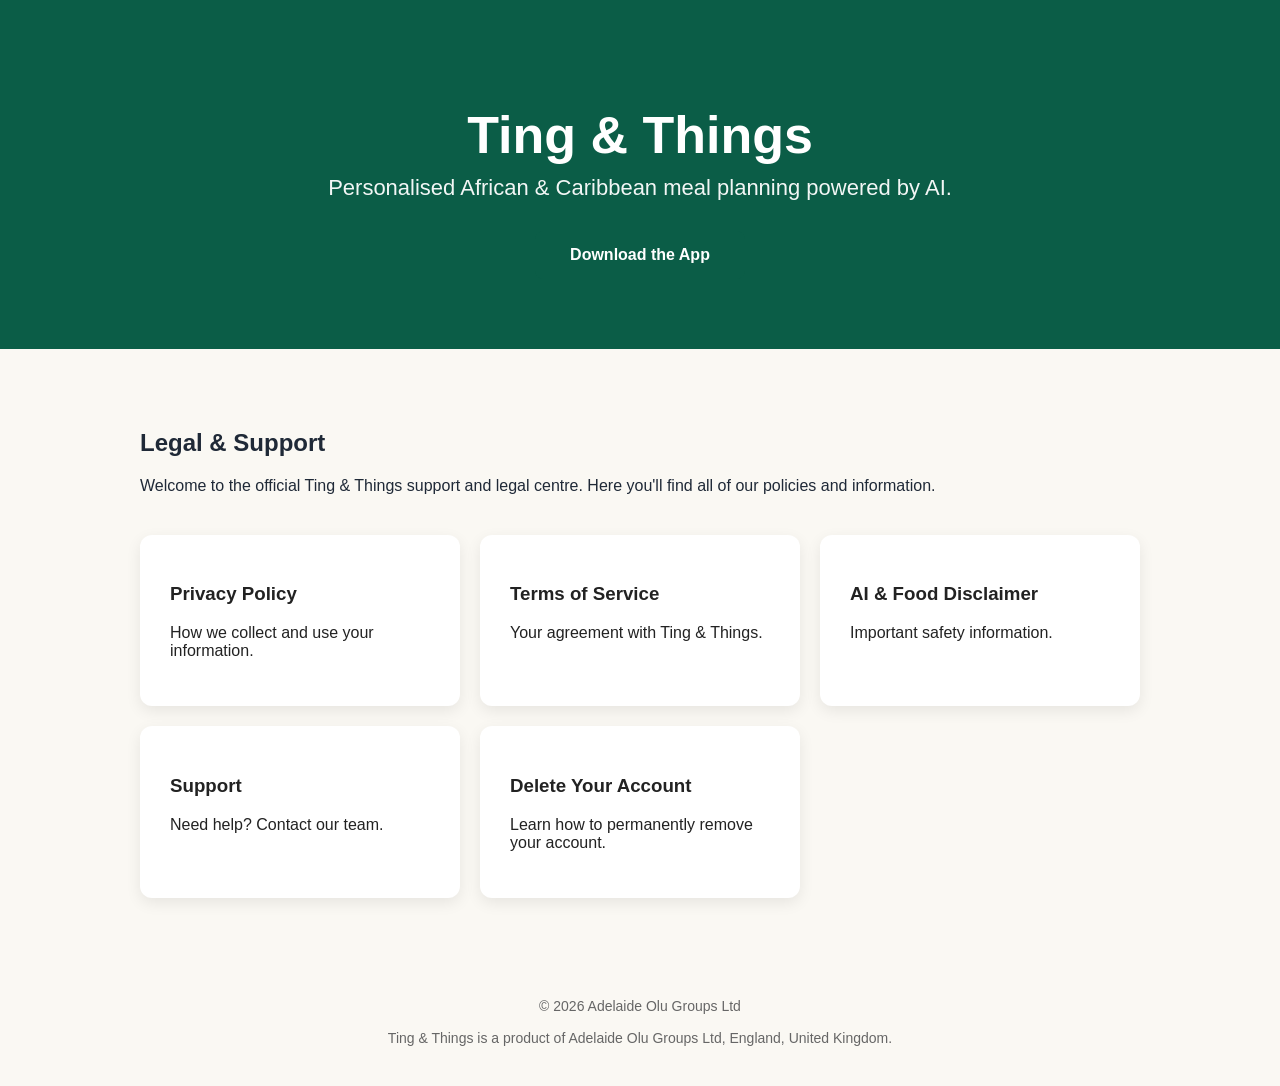
==== index.html @ f8f68484 "Create index.html" ====
<!DOCTYPE html>
<html lang="en">
<head>
    <meta charset="UTF-8">
    <meta name="viewport" content="width=device-width, initial-scale=1.0">
    <title>Ting & Things</title>

    <style>
        body{
            margin:0;
            font-family:Arial, Helvetica, sans-serif;
            background:#faf8f3;
            color:#1f2937;
        }

        header{
            background:#0b5d47;
            color:white;
            padding:70px 20px;
            text-align:center;
        }

        header h1{
            font-size:52px;
            margin-bottom:10px;
        }

        header p{
            font-size:22px;
            max-width:700px;
            margin:auto;
            opacity:.95;
        }

        .container{
            max-width:1000px;
            margin:auto;
            padding:60px 20px;
        }

        .cards{
            display:grid;
            grid-template-columns:repeat(auto-fit,minmax(240px,1fr));
            gap:20px;
            margin-top:40px;
        }

        .card{
            background:white;
            border-radius:12px;
            padding:30px;
            text-decoration:none;
            color:#222;
            box-shadow:0 5px 15px rgba(0,0,0,.08);
            transition:.25s;
        }

        .card:hover{
            transform:translateY(-5px);
        }

        footer{
            text-align:center;
            padding:40px;
            color:#666;
            font-size:14px;
        }

        .button{
            display:inline-block;
            margin-top:30px;
            background:#0b5d47;
            color:white;
            padding:15px 35px;
            border-radius:8px;
            text-decoration:none;
            font-weight:bold;
        }
    </style>

</head>

<body>

<header>

<h1>Ting & Things</h1>

<p>
Personalised African & Caribbean meal planning
powered by AI.
</p>

<a class="button" href="#">
Download the App
</a>

</header>

<div class="container">

<h2>Legal & Support</h2>

<p>
Welcome to the official Ting & Things support and legal centre.
Here you'll find all of our policies and information.
</p>

<div class="cards">

<a class="card" href="privacy.html">
<h3>Privacy Policy</h3>
<p>How we collect and use your information.</p>
</a>

<a class="card" href="terms.html">
<h3>Terms of Service</h3>
<p>Your agreement with Ting & Things.</p>
</a>

<a class="card" href="disclaimer.html">
<h3>AI & Food Disclaimer</h3>
<p>Important safety information.</p>
</a>

<a class="card" href="support.html">
<h3>Support</h3>
<p>Need help? Contact our team.</p>
</a>

<a class="card" href="account-deletion.html">
<h3>Delete Your Account</h3>
<p>Learn how to permanently remove your account.</p>
</a>

</div>

</div>

<footer>

© 2026 Adelaide Olu Groups Ltd<br><br>

Ting & Things is a product of Adelaide Olu Groups Ltd,
England, United Kingdom.

</footer>

</body>
</html>
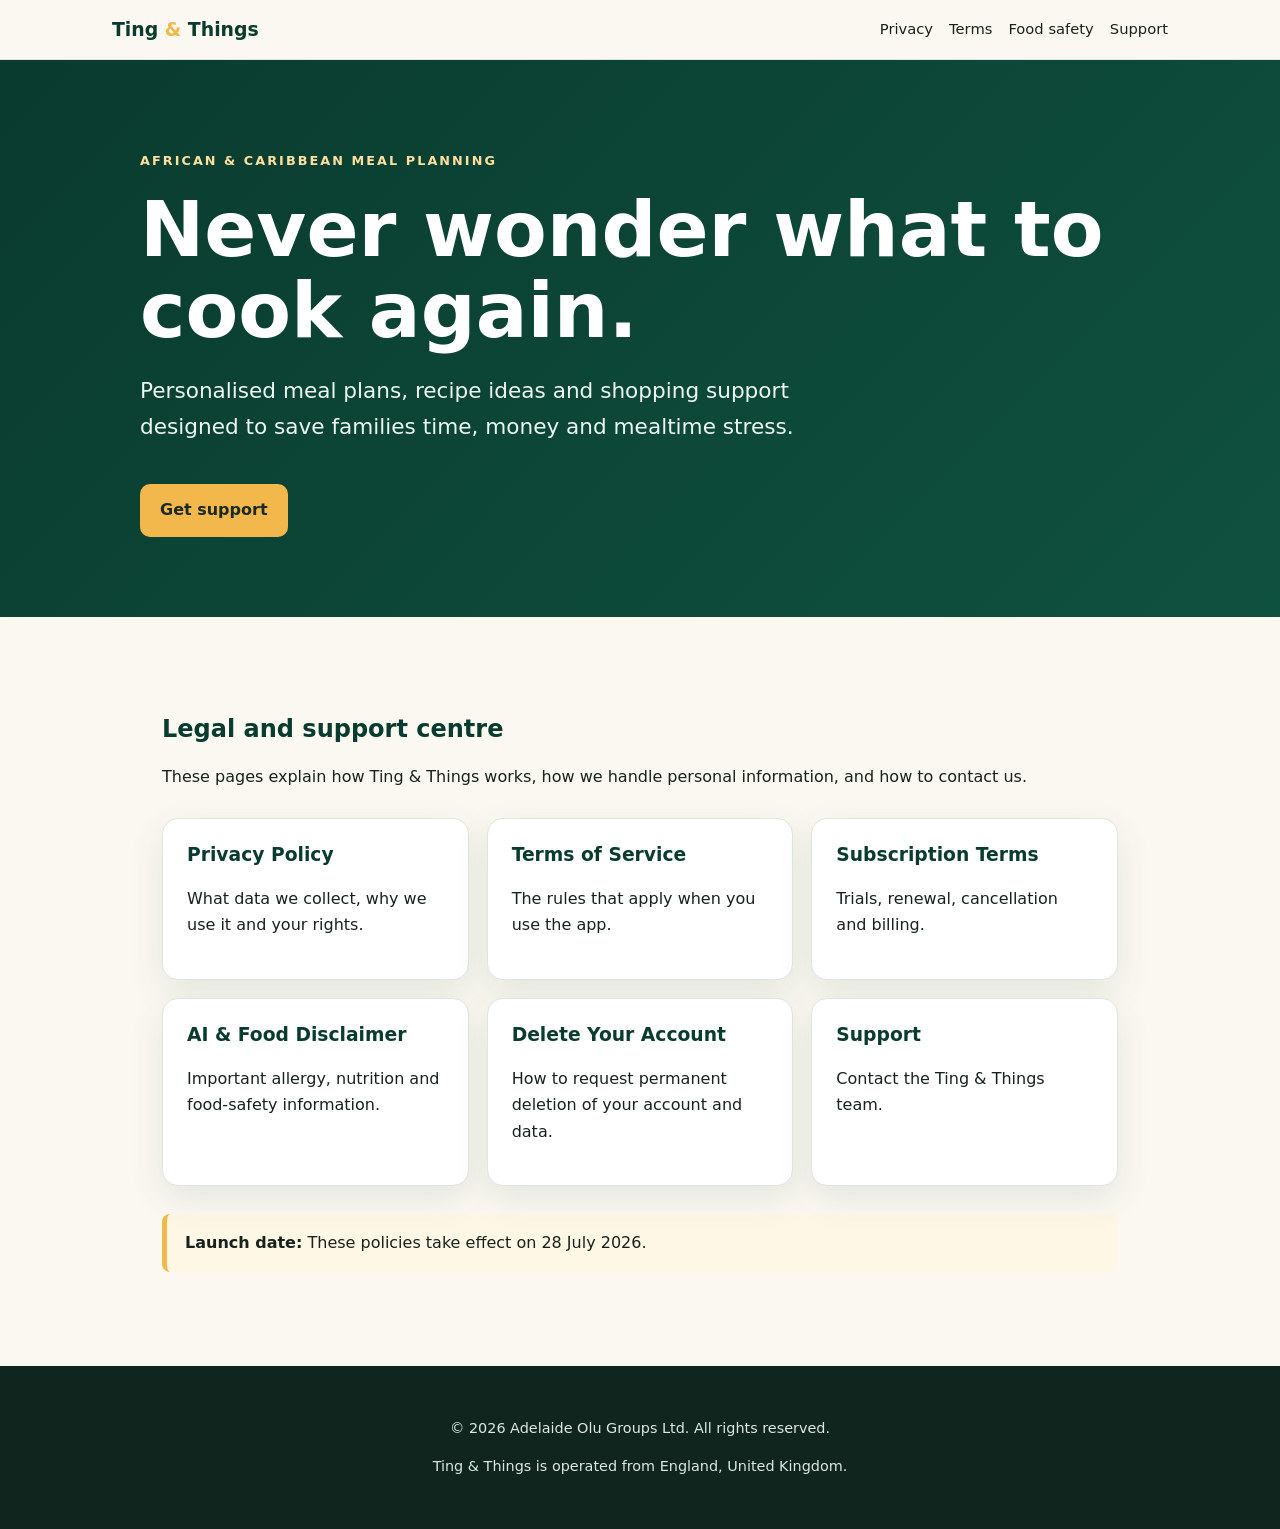
==== commit 5563c953: "Add files via upload" ====
--- a/index.html
+++ b/index.html
@@ -1,150 +1,39 @@
-<!DOCTYPE html>
-<html lang="en">
+<!doctype html>
+<html lang="en-GB">
 <head>
-    <meta charset="UTF-8">
-    <meta name="viewport" content="width=device-width, initial-scale=1.0">
-    <title>Ting & Things</title>
-
-    <style>
-        body{
-            margin:0;
-            font-family:Arial, Helvetica, sans-serif;
-            background:#faf8f3;
-            color:#1f2937;
-        }
-
-        header{
-            background:#0b5d47;
-            color:white;
-            padding:70px 20px;
-            text-align:center;
-        }
-
-        header h1{
-            font-size:52px;
-            margin-bottom:10px;
-        }
-
-        header p{
-            font-size:22px;
-            max-width:700px;
-            margin:auto;
-            opacity:.95;
-        }
-
-        .container{
-            max-width:1000px;
-            margin:auto;
-            padding:60px 20px;
-        }
-
-        .cards{
-            display:grid;
-            grid-template-columns:repeat(auto-fit,minmax(240px,1fr));
-            gap:20px;
-            margin-top:40px;
-        }
-
-        .card{
-            background:white;
-            border-radius:12px;
-            padding:30px;
-            text-decoration:none;
-            color:#222;
-            box-shadow:0 5px 15px rgba(0,0,0,.08);
-            transition:.25s;
-        }
-
-        .card:hover{
-            transform:translateY(-5px);
-        }
-
-        footer{
-            text-align:center;
-            padding:40px;
-            color:#666;
-            font-size:14px;
-        }
-
-        .button{
-            display:inline-block;
-            margin-top:30px;
-            background:#0b5d47;
-            color:white;
-            padding:15px 35px;
-            border-radius:8px;
-            text-decoration:none;
-            font-weight:bold;
-        }
-    </style>
-
+<meta charset="utf-8">
+<meta name="viewport" content="width=device-width,initial-scale=1">
+<meta name="description" content="Ting & Things creates personalised African and Caribbean meal plans.">
+<title>Ting & Things</title>
+<link rel="stylesheet" href="style.css">
 </head>
-
 <body>
-
-<header>
-
-<h1>Ting & Things</h1>
-
-<p>
-Personalised African & Caribbean meal planning
-powered by AI.
-</p>
-
-<a class="button" href="#">
-Download the App
-</a>
-
-</header>
-
-<div class="container">
-
-<h2>Legal & Support</h2>
-
-<p>
-Welcome to the official Ting & Things support and legal centre.
-Here you'll find all of our policies and information.
-</p>
-
+<header class="site-header">
+<nav class="nav" aria-label="Main navigation">
+<a class="brand" href="index.html">Ting <span>&amp;</span> Things</a>
+<div class="nav-links">
+<a href="privacy.html">Privacy</a><a href="terms.html">Terms</a>
+<a href="disclaimer.html">Food safety</a><a href="support.html">Support</a>
+</div></nav></header>
+<section class="hero"><div class="hero-inner">
+<div class="eyebrow">African &amp; Caribbean meal planning</div>
+<h1>Never wonder what to cook again.</h1>
+<p>Personalised meal plans, recipe ideas and shopping support designed to save families time, money and mealtime stress.</p>
+<a class="button" href="support.html">Get support</a>
+</div></section>
+<main>
+<h2>Legal and support centre</h2>
+<p>These pages explain how Ting &amp; Things works, how we handle personal information, and how to contact us.</p>
 <div class="cards">
-
-<a class="card" href="privacy.html">
-<h3>Privacy Policy</h3>
-<p>How we collect and use your information.</p>
-</a>
-
-<a class="card" href="terms.html">
-<h3>Terms of Service</h3>
-<p>Your agreement with Ting & Things.</p>
-</a>
-
-<a class="card" href="disclaimer.html">
-<h3>AI & Food Disclaimer</h3>
-<p>Important safety information.</p>
-</a>
-
-<a class="card" href="support.html">
-<h3>Support</h3>
-<p>Need help? Contact our team.</p>
-</a>
-
-<a class="card" href="account-deletion.html">
-<h3>Delete Your Account</h3>
-<p>Learn how to permanently remove your account.</p>
-</a>
-
+<a class="card" href="privacy.html"><h3>Privacy Policy</h3><p>What data we collect, why we use it and your rights.</p></a>
+<a class="card" href="terms.html"><h3>Terms of Service</h3><p>The rules that apply when you use the app.</p></a>
+<a class="card" href="subscriptions.html"><h3>Subscription Terms</h3><p>Trials, renewal, cancellation and billing.</p></a>
+<a class="card" href="disclaimer.html"><h3>AI &amp; Food Disclaimer</h3><p>Important allergy, nutrition and food-safety information.</p></a>
+<a class="card" href="account-deletion.html"><h3>Delete Your Account</h3><p>How to request permanent deletion of your account and data.</p></a>
+<a class="card" href="support.html"><h3>Support</h3><p>Contact the Ting &amp; Things team.</p></a>
 </div>
-
-</div>
-
-<footer>
-
-© 2026 Adelaide Olu Groups Ltd<br><br>
-
-Ting & Things is a product of Adelaide Olu Groups Ltd,
-England, United Kingdom.
-
-</footer>
-
-</body>
-</html>
+<div class="notice"><strong>Launch date:</strong> These policies take effect on 28 July 2026.</div>
+</main>
+<footer><p>© 2026 Adelaide Olu Groups Ltd. All rights reserved.</p>
+<p>Ting &amp; Things is operated from England, United Kingdom.</p></footer>
+</body></html>
--- a/style.css
+++ b/style.css
@@ -0,0 +1,60 @@
+:root{
+  --green:#0f513f;
+  --green-dark:#093b2e;
+  --gold:#f2b84b;
+  --cream:#fbf8f1;
+  --ink:#17221d;
+  --muted:#5f6d66;
+  --line:#dfe6e1;
+  --white:#ffffff;
+  --shadow:0 12px 35px rgba(15,81,63,.10);
+}
+*{box-sizing:border-box}
+html{scroll-behavior:smooth}
+body{
+  margin:0;font-family:Inter,ui-sans-serif,system-ui,-apple-system,BlinkMacSystemFont,"Segoe UI",sans-serif;
+  color:var(--ink);background:var(--cream);line-height:1.65
+}
+a{color:var(--green);text-underline-offset:3px}
+header.site-header{
+  position:sticky;top:0;z-index:20;background:rgba(251,248,241,.94);
+  backdrop-filter:blur(12px);border-bottom:1px solid var(--line)
+}
+.nav{max-width:1100px;margin:auto;padding:14px 22px;display:flex;align-items:center;justify-content:space-between;gap:20px}
+.brand{font-size:1.18rem;font-weight:850;text-decoration:none;color:var(--green-dark)}
+.brand span{color:var(--gold)}
+.nav-links{display:flex;flex-wrap:wrap;gap:16px;font-size:.92rem}
+.nav-links a{text-decoration:none;color:var(--ink)}
+.hero{
+  background:linear-gradient(135deg,var(--green-dark),var(--green));
+  color:white;padding:90px 22px 80px
+}
+.hero-inner{max-width:1000px;margin:auto}
+.eyebrow{font-size:.8rem;text-transform:uppercase;letter-spacing:.16em;font-weight:800;color:#ffe0a0}
+h1{font-size:clamp(2.4rem,7vw,4.8rem);line-height:1.05;margin:.25em 0}
+.hero p{font-size:clamp(1.05rem,2vw,1.35rem);max-width:700px;color:#edf7f2}
+.button{
+  display:inline-block;margin-top:18px;background:var(--gold);color:#1c2a23;text-decoration:none;
+  padding:13px 20px;border-radius:10px;font-weight:800
+}
+main{max-width:1000px;margin:auto;padding:48px 22px 72px}
+main.narrow{max-width:840px}
+.cards{display:grid;grid-template-columns:repeat(auto-fit,minmax(235px,1fr));gap:18px;margin:28px 0}
+.card{background:white;border:1px solid var(--line);border-radius:16px;padding:24px;box-shadow:var(--shadow);text-decoration:none;color:var(--ink)}
+.card h3{margin-top:0;color:var(--green-dark)}
+.notice{background:#fff7e5;border-left:5px solid var(--gold);padding:16px 18px;border-radius:8px;margin:22px 0}
+.danger{background:#fff1f1;border-left-color:#b42318}
+h2{margin-top:2.1em;color:var(--green-dark);line-height:1.2}
+h3{margin-top:1.7em;line-height:1.3}
+table{width:100%;border-collapse:collapse;margin:18px 0;background:white}
+th,td{border:1px solid var(--line);padding:12px;text-align:left;vertical-align:top}
+th{background:#edf5f1}
+code{background:#eef3f0;padding:.15em .35em;border-radius:5px}
+footer{background:#10251d;color:#dce9e2;padding:36px 22px;text-align:center;font-size:.9rem}
+footer a{color:white}
+.meta{color:var(--muted);font-size:.95rem}
+ul,ol{padding-left:1.35rem}
+@media(max-width:720px){
+  .nav{align-items:flex-start;flex-direction:column}.nav-links{gap:11px}
+  .hero{padding-top:65px}table{display:block;overflow-x:auto}
+}
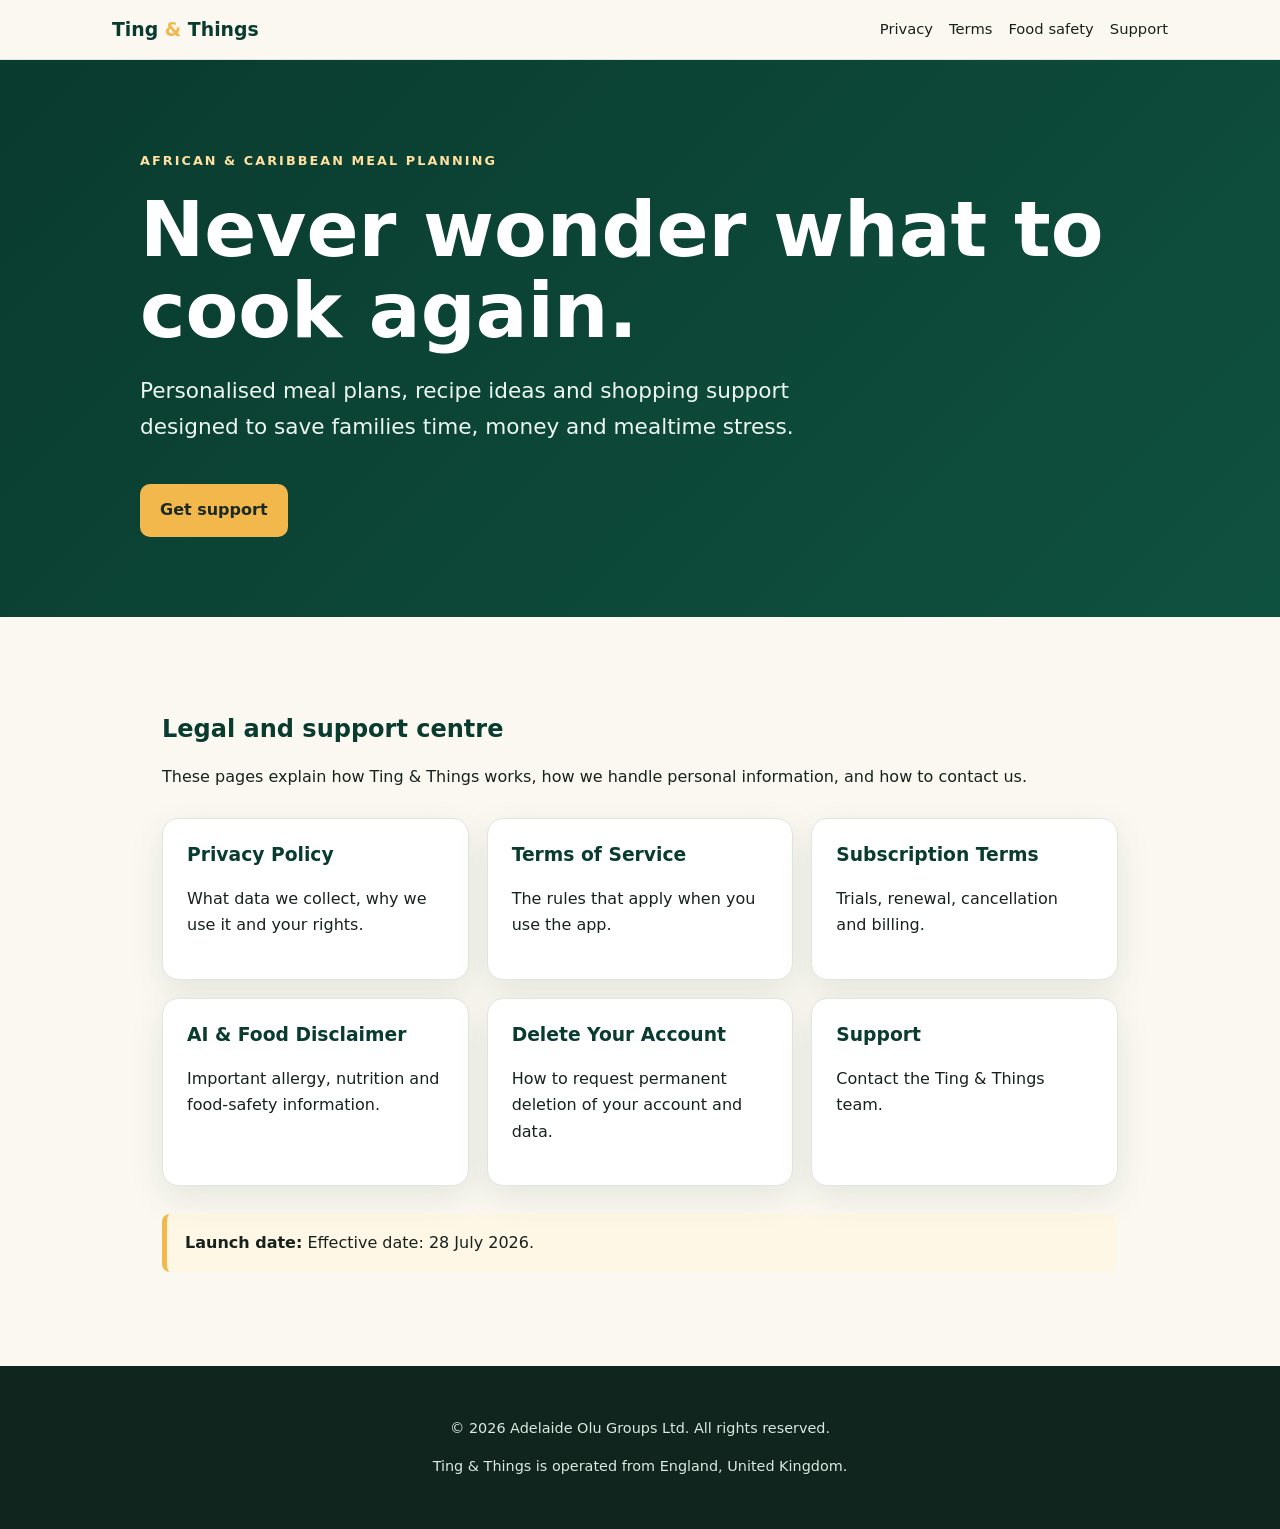
==== commit 6e9113ab: "Update index.html" ====
--- a/index.html
+++ b/index.html
@@ -32,7 +32,7 @@
 <a class="card" href="account-deletion.html"><h3>Delete Your Account</h3><p>How to request permanent deletion of your account and data.</p></a>
 <a class="card" href="support.html"><h3>Support</h3><p>Contact the Ting &amp; Things team.</p></a>
 </div>
-<div class="notice"><strong>Launch date:</strong> These policies take effect on 28 July 2026.</div>
+<div class="notice"><strong>Launch date:</strong> Effective date: 28 July 2026.</div>
 </main>
 <footer><p>© 2026 Adelaide Olu Groups Ltd. All rights reserved.</p>
 <p>Ting &amp; Things is operated from England, United Kingdom.</p></footer>
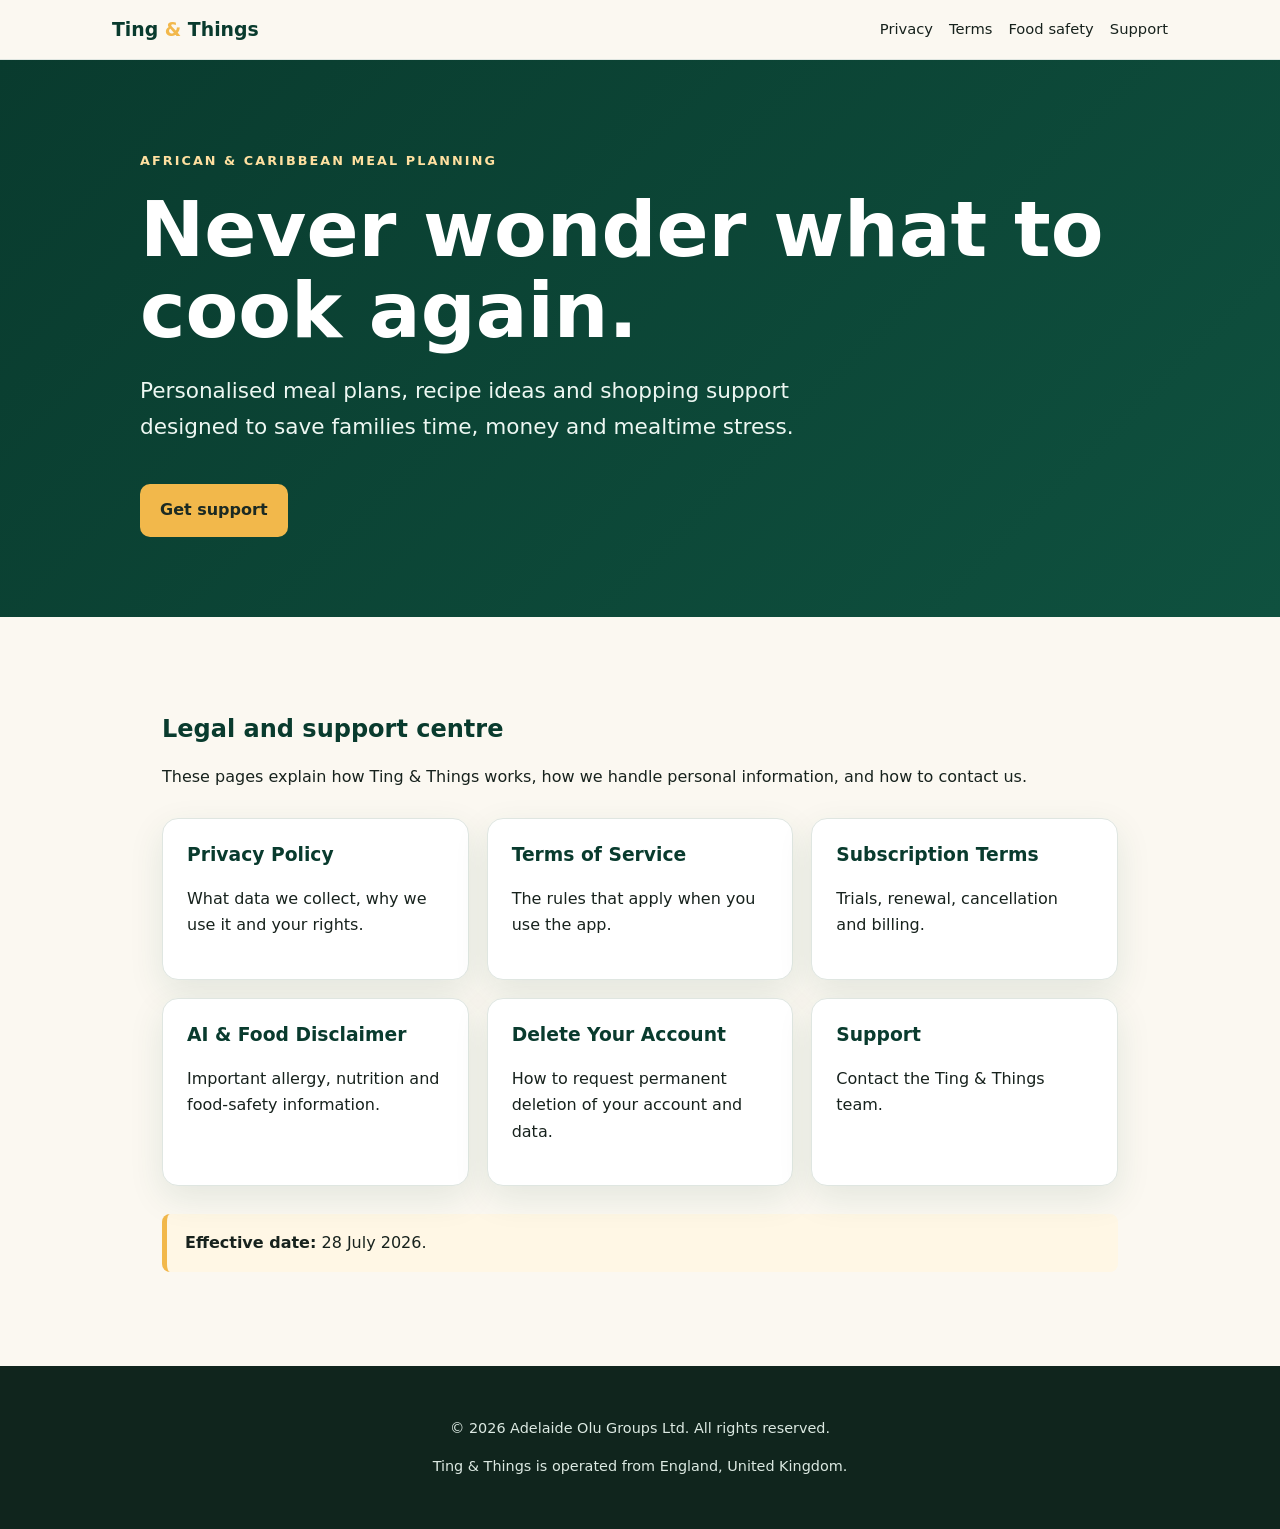
==== commit 8e34800c: "Update index.html" ====
--- a/index.html
+++ b/index.html
@@ -32,7 +32,7 @@
 <a class="card" href="account-deletion.html"><h3>Delete Your Account</h3><p>How to request permanent deletion of your account and data.</p></a>
 <a class="card" href="support.html"><h3>Support</h3><p>Contact the Ting &amp; Things team.</p></a>
 </div>
-<div class="notice"><strong>Launch date:</strong> Effective date: 28 July 2026.</div>
+<div class="notice"><strong>Effective date:</strong> 28 July 2026.</div>
 </main>
 <footer><p>© 2026 Adelaide Olu Groups Ltd. All rights reserved.</p>
 <p>Ting &amp; Things is operated from England, United Kingdom.</p></footer>
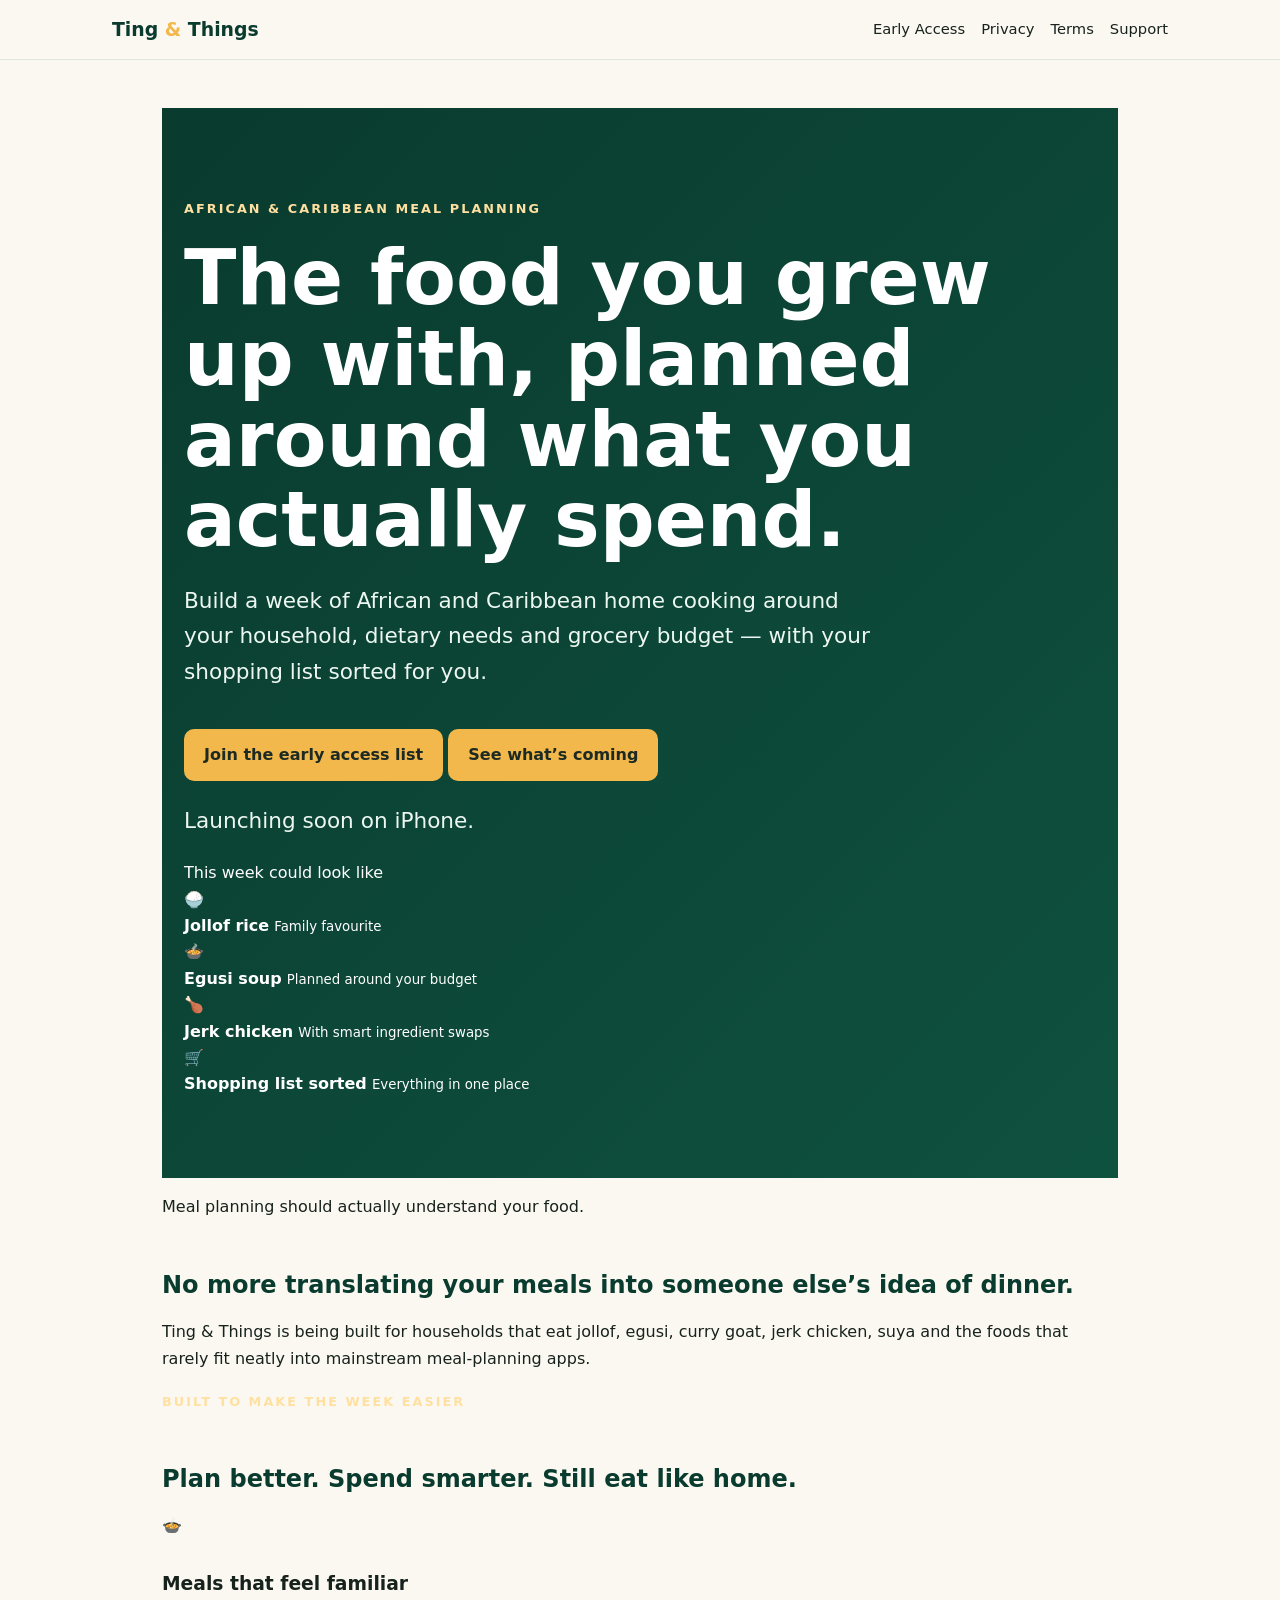
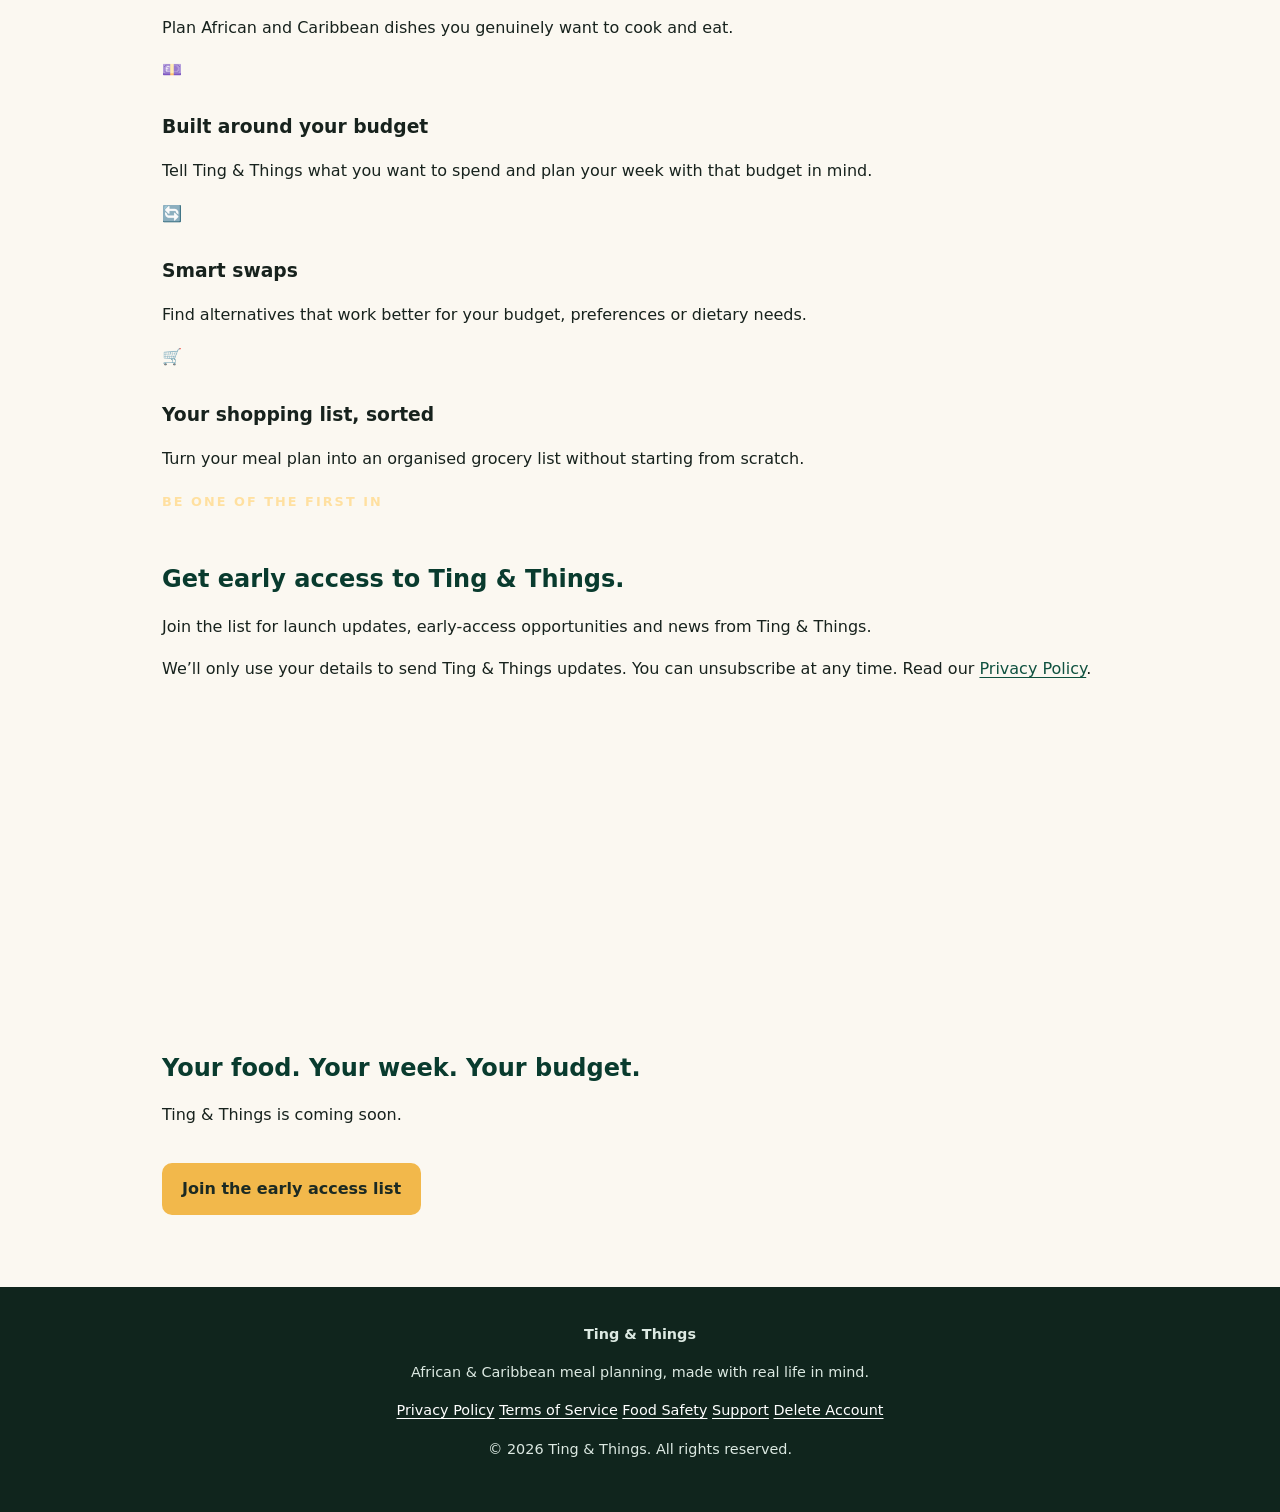
==== commit 5cddcd23: "Update index.html" ====
--- a/index.html
+++ b/index.html
@@ -1,39 +1,246 @@
 <!doctype html>
 <html lang="en-GB">
 <head>
-<meta charset="utf-8">
-<meta name="viewport" content="width=device-width,initial-scale=1">
-<meta name="description" content="Ting & Things creates personalised African and Caribbean meal plans.">
-<title>Ting & Things</title>
-<link rel="stylesheet" href="style.css">
+  <meta charset="utf-8">
+  <meta name="viewport" content="width=device-width, initial-scale=1">
+  <meta
+    name="description"
+    content="Ting & Things helps you plan African and Caribbean meals around your household, your tastes and your budget."
+  >
+  <title>Ting & Things | African & Caribbean Meal Planning</title>
+  <link rel="stylesheet" href="style.css">
 </head>
+
 <body>
-<header class="site-header">
-<nav class="nav" aria-label="Main navigation">
-<a class="brand" href="index.html">Ting <span>&amp;</span> Things</a>
-<div class="nav-links">
-<a href="privacy.html">Privacy</a><a href="terms.html">Terms</a>
-<a href="disclaimer.html">Food safety</a><a href="support.html">Support</a>
-</div></nav></header>
-<section class="hero"><div class="hero-inner">
-<div class="eyebrow">African &amp; Caribbean meal planning</div>
-<h1>Never wonder what to cook again.</h1>
-<p>Personalised meal plans, recipe ideas and shopping support designed to save families time, money and mealtime stress.</p>
-<a class="button" href="support.html">Get support</a>
-</div></section>
-<main>
-<h2>Legal and support centre</h2>
-<p>These pages explain how Ting &amp; Things works, how we handle personal information, and how to contact us.</p>
-<div class="cards">
-<a class="card" href="privacy.html"><h3>Privacy Policy</h3><p>What data we collect, why we use it and your rights.</p></a>
-<a class="card" href="terms.html"><h3>Terms of Service</h3><p>The rules that apply when you use the app.</p></a>
-<a class="card" href="subscriptions.html"><h3>Subscription Terms</h3><p>Trials, renewal, cancellation and billing.</p></a>
-<a class="card" href="disclaimer.html"><h3>AI &amp; Food Disclaimer</h3><p>Important allergy, nutrition and food-safety information.</p></a>
-<a class="card" href="account-deletion.html"><h3>Delete Your Account</h3><p>How to request permanent deletion of your account and data.</p></a>
-<a class="card" href="support.html"><h3>Support</h3><p>Contact the Ting &amp; Things team.</p></a>
-</div>
-<div class="notice"><strong>Effective date:</strong> 28 July 2026.</div>
-</main>
-<footer><p>© 2026 Adelaide Olu Groups Ltd. All rights reserved.</p>
-<p>Ting &amp; Things is operated from England, United Kingdom.</p></footer>
-</body></html>
+
+  <header class="site-header">
+    <nav class="nav" aria-label="Main navigation">
+      <a class="brand" href="index.html">
+        Ting <span>&amp;</span> Things
+      </a>
+
+      <div class="nav-links">
+        <a href="#early-access">Early Access</a>
+        <a href="privacy.html">Privacy</a>
+        <a href="terms.html">Terms</a>
+        <a href="support.html">Support</a>
+      </div>
+    </nav>
+  </header>
+
+  <main>
+
+    <section class="hero">
+      <div class="hero-inner">
+
+        <div class="hero-copy">
+          <div class="eyebrow">African &amp; Caribbean meal planning</div>
+
+          <h1>The food you grew up with, planned around what you actually spend.</h1>
+
+          <p class="hero-text">
+            Build a week of African and Caribbean home cooking around your household,
+            dietary needs and grocery budget — with your shopping list sorted for you.
+          </p>
+
+          <div class="hero-actions">
+            <a class="button primary" href="#early-access">
+              Join the early access list
+            </a>
+            <a class="button secondary" href="#features">
+              See what’s coming
+            </a>
+          </div>
+
+          <p class="small-note">
+            Launching soon on iPhone.
+          </p>
+        </div>
+
+        <div class="hero-card">
+          <div class="food-card">
+            <span class="card-label">This week could look like</span>
+
+            <div class="meal-row">
+              <span>🍚</span>
+              <div>
+                <strong>Jollof rice</strong>
+                <small>Family favourite</small>
+              </div>
+            </div>
+
+            <div class="meal-row">
+              <span>🍲</span>
+              <div>
+                <strong>Egusi soup</strong>
+                <small>Planned around your budget</small>
+              </div>
+            </div>
+
+            <div class="meal-row">
+              <span>🍗</span>
+              <div>
+                <strong>Jerk chicken</strong>
+                <small>With smart ingredient swaps</small>
+              </div>
+            </div>
+
+            <div class="meal-row">
+              <span>🛒</span>
+              <div>
+                <strong>Shopping list sorted</strong>
+                <small>Everything in one place</small>
+              </div>
+            </div>
+          </div>
+        </div>
+
+      </div>
+    </section>
+
+
+    <section class="problem-section">
+      <div class="section-inner narrow">
+        <p class="section-kicker">Meal planning should actually understand your food.</p>
+
+        <h2>No more translating your meals into someone else’s idea of dinner.</h2>
+
+        <p>
+          Ting &amp; Things is being built for households that eat jollof, egusi,
+          curry goat, jerk chicken, suya and the foods that rarely fit neatly into
+          mainstream meal-planning apps.
+        </p>
+      </div>
+    </section>
+
+
+    <section id="features" class="features-section">
+      <div class="section-inner">
+
+        <div class="section-heading">
+          <span class="eyebrow">Built to make the week easier</span>
+          <h2>Plan better. Spend smarter. Still eat like home.</h2>
+        </div>
+
+        <div class="feature-grid">
+
+          <article class="feature-card">
+            <div class="feature-icon">🍲</div>
+            <h3>Meals that feel familiar</h3>
+            <p>
+              Plan African and Caribbean dishes you genuinely want to cook and eat.
+            </p>
+          </article>
+
+          <article class="feature-card">
+            <div class="feature-icon">💷</div>
+            <h3>Built around your budget</h3>
+            <p>
+              Tell Ting &amp; Things what you want to spend and plan your week with
+              that budget in mind.
+            </p>
+          </article>
+
+          <article class="feature-card">
+            <div class="feature-icon">🔄</div>
+            <h3>Smart swaps</h3>
+            <p>
+              Find alternatives that work better for your budget, preferences or
+              dietary needs.
+            </p>
+          </article>
+
+          <article class="feature-card">
+            <div class="feature-icon">🛒</div>
+            <h3>Your shopping list, sorted</h3>
+            <p>
+              Turn your meal plan into an organised grocery list without starting
+              from scratch.
+            </p>
+          </article>
+
+        </div>
+      </div>
+    </section>
+
+
+    <section id="early-access" class="signup-section">
+      <div class="section-inner signup-inner">
+
+        <div class="signup-copy">
+          <span class="eyebrow">Be one of the first in</span>
+
+          <h2>Get early access to Ting &amp; Things.</h2>
+
+          <p>
+            Join the list for launch updates, early-access opportunities and news
+            from Ting &amp; Things.
+          </p>
+
+          <p class="privacy-note">
+            We’ll only use your details to send Ting &amp; Things updates.
+            You can unsubscribe at any time.
+            Read our <a href="privacy.html">Privacy Policy</a>.
+          </p>
+        </div>
+
+        <div class="signup-form-card">
+
+          <iframe
+            width="540"
+            height="305"
+            src="https://9be3f024.sibforms.com/v2/serve/[base64]"
+            frameborder="0"
+            scrolling="auto"
+            allowfullscreen
+            title="Join the Ting & Things early access list"
+            style="display:block;margin-left:auto;margin-right:auto;max-width:100%;">
+          </iframe>
+
+        </div>
+
+      </div>
+    </section>
+
+
+    <section class="final-cta">
+      <div class="section-inner narrow">
+        <h2>Your food. Your week. Your budget.</h2>
+        <p>
+          Ting &amp; Things is coming soon.
+        </p>
+
+        <a class="button primary" href="#early-access">
+          Join the early access list
+        </a>
+      </div>
+    </section>
+
+  </main>
+
+
+  <footer class="site-footer">
+    <div class="footer-inner">
+
+      <div class="footer-brand">
+        <strong>Ting &amp; Things</strong>
+        <p>African &amp; Caribbean meal planning, made with real life in mind.</p>
+      </div>
+
+      <div class="footer-links">
+        <a href="privacy.html">Privacy Policy</a>
+        <a href="terms.html">Terms of Service</a>
+        <a href="disclaimer.html">Food Safety</a>
+        <a href="support.html">Support</a>
+        <a href="account-deletion.html">Delete Account</a>
+      </div>
+
+      <p class="copyright">
+        © 2026 Ting &amp; Things. All rights reserved.
+      </p>
+
+    </div>
+  </footer>
+
+</body>
+</html>
